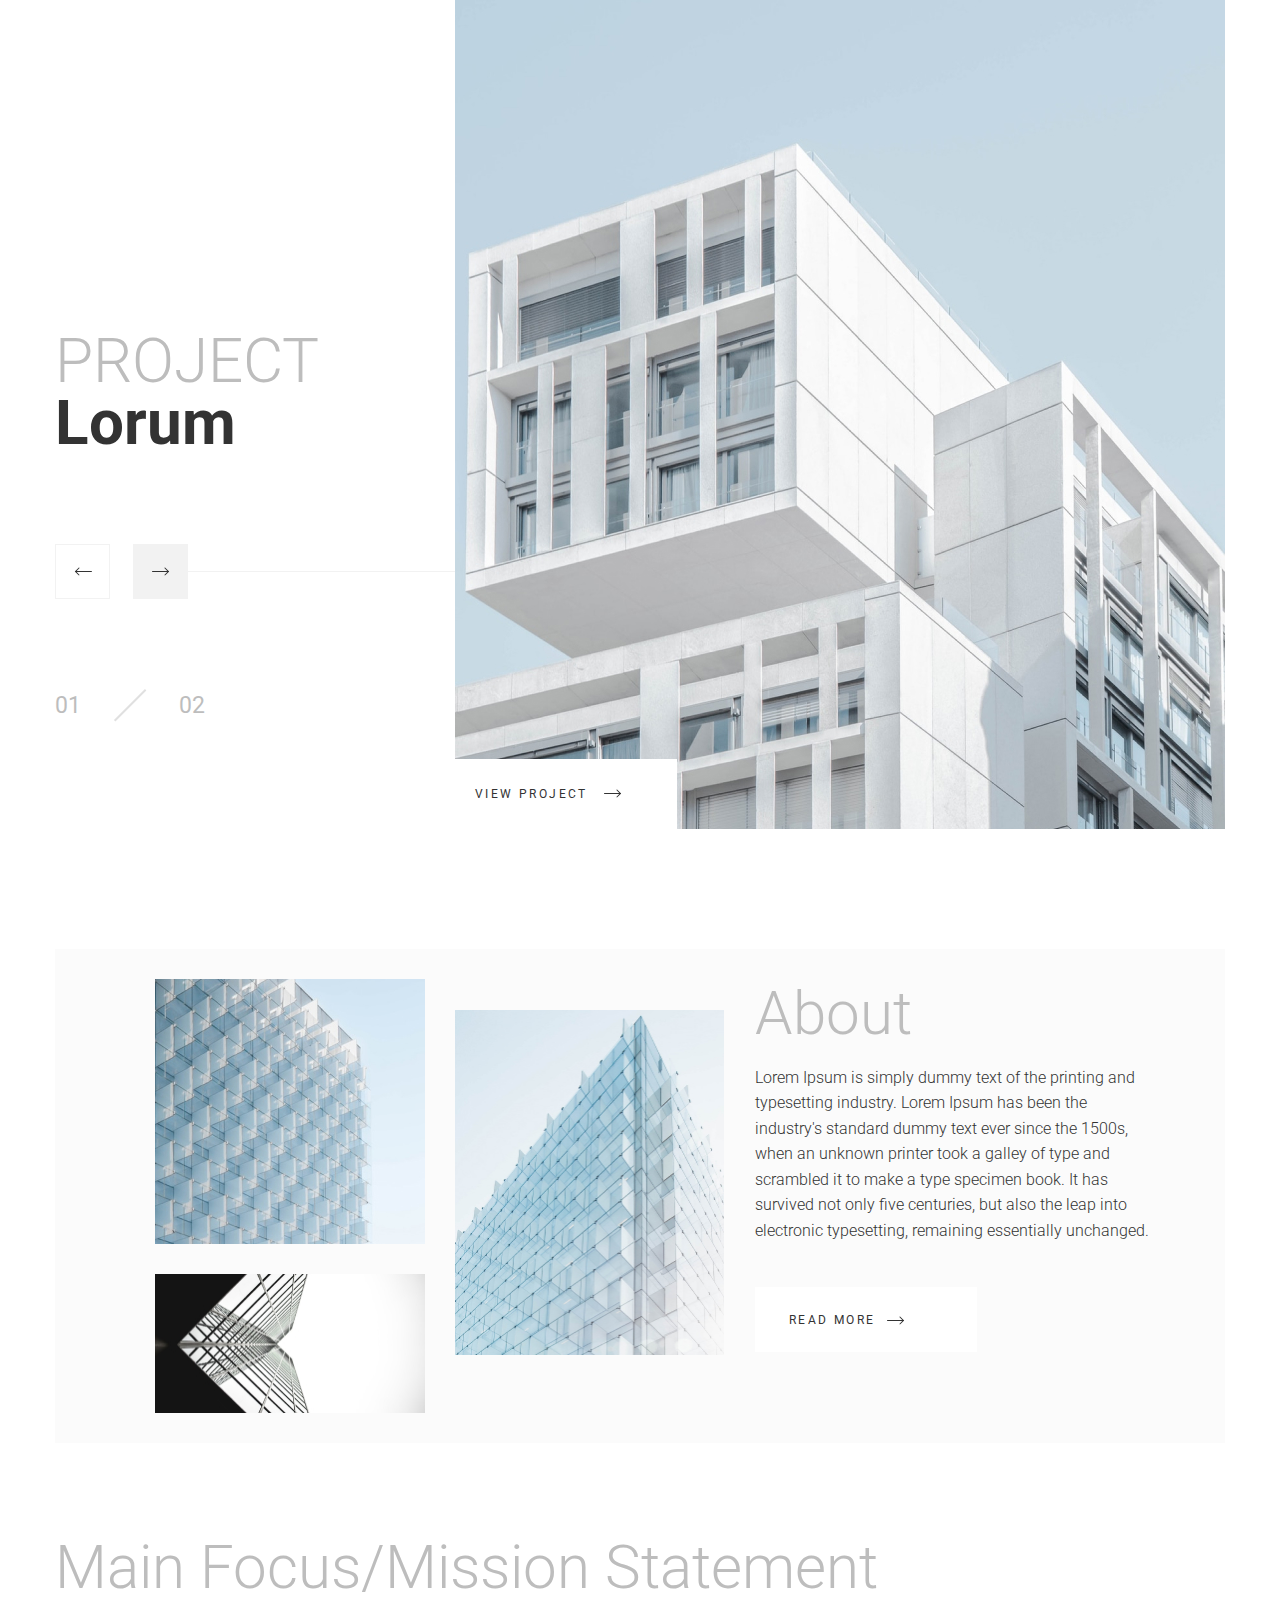
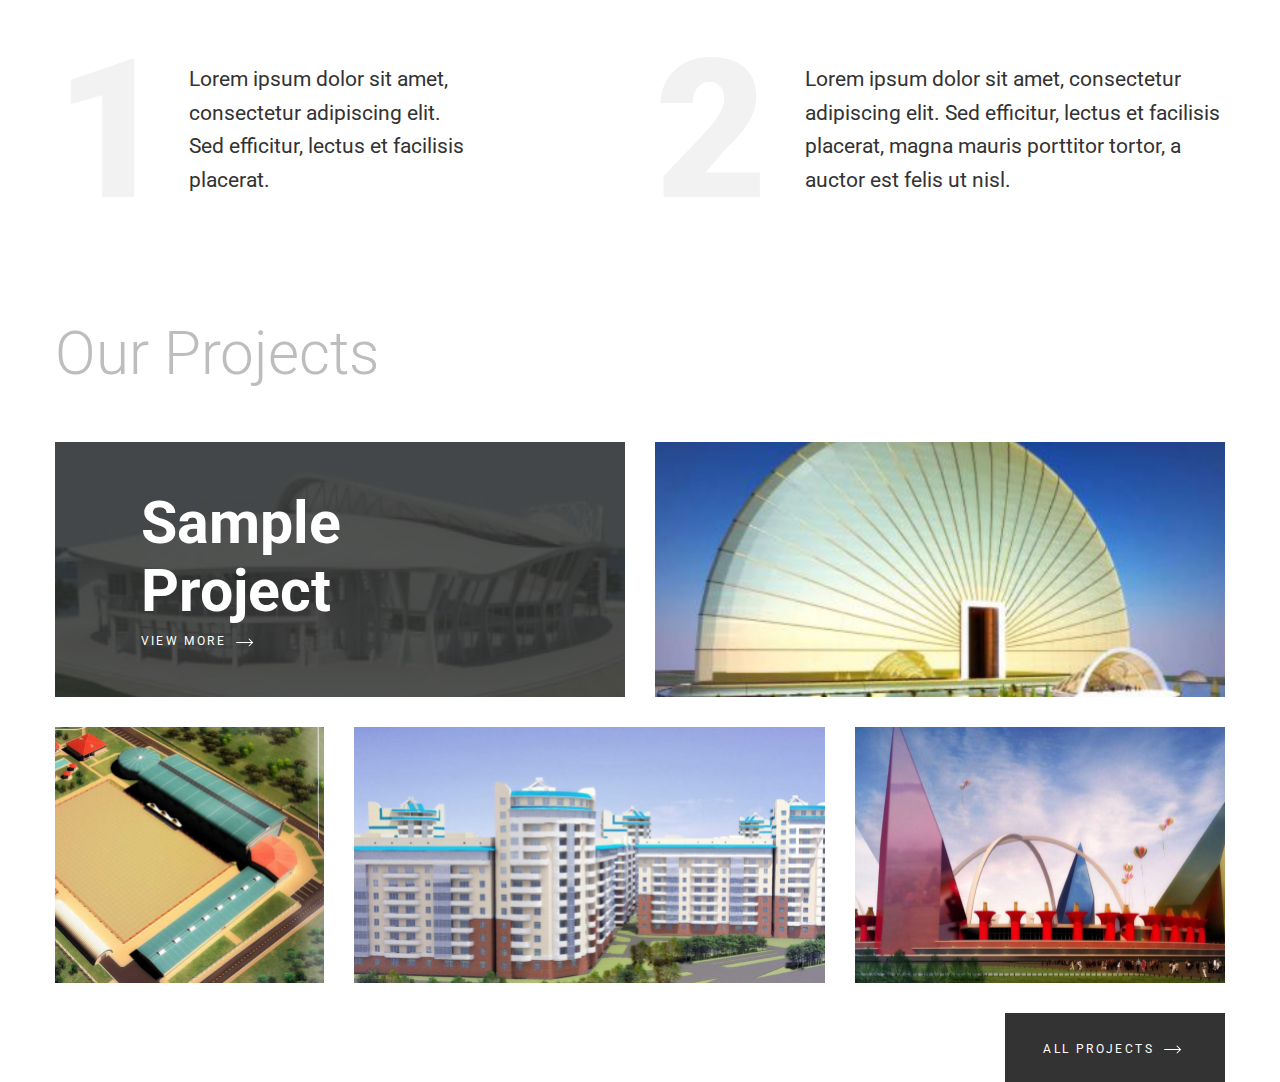
==== landing/index.html @ c7d13487 "Add files via upload" ====
<!DOCTYPE html>
<html lang="en">

<head>
    <meta charset="UTF-8">
    <meta http-equiv="X-UA-Compatible" content="IE=edge">
    <meta name="viewport" content="width=device-width, initial-scale=1.0">
    <title>Document</title>
    <link rel="stylesheet" href="assets/style_index.css">
    <link rel="stylesheet" href="assets/normalize.css">
    <link rel="preconnect" href="https://fonts.googleapis.com">
    <link rel="preconnect" href="https://fonts.gstatic.com" crossorigin>
    <link href="https://fonts.googleapis.com/css2?family=Roboto:wght@300;400;700;900&display=swap" rel="stylesheet">
</head>

<body>
    <main class="main">

        <section class="project-lorum">
            <div class="project-lorum__text-content">
                <h1 class="project-lorum__title title">Project <span class="project-lorum__title--changed">Lorum</span>
                </h1>
                <div class="project-lorum__nav-arrows nav-arrows">
                    <div class="nav-arrows__btns">
                        <div class="nav-arrows__left-bg">
                            <img class="nav-arrows__left-img" src="assets/images/arrow_left.svg" alt="Стрелка влево">
                        </div>
                        <div class="nav-arrows__right-bg">
                            <img class="nav-arrows__right-img" src="assets/images/arrow_right.svg" alt="Стрелка вправо">
                        </div>
                    </div>
                    <hr class="nav-arrows__hr">
                </div>
                <div class="project-lorum__nav-numbers nav-nambers">
                    <div class="nav-nambers__text">01</div>
                    <img class="nav-nambers__img" src="assets/images/line.svg" alt="Разделительная линия">
                    <div class="nav-nambers__text">02</div>
                </div>
            </div>
            <div class="project-lorum__img">
                <img class="project-lorum__img-src" src="assets/images/item01.jpg" alt="Архитектура">
                <a class="project-lorum__btn btn--white" href="">View Project
                    <img class="project-lorum__btn-img" src="assets/images/arrow_right.svg" alt="Стрелка вправо">
                </a>
            </div>
        </section>

        <section class="about">
            <div class="about__gallery">
                <img class="about__gallery-img" src="assets/images/item02.jpg" alt="Архитектура">
                <img class="about__gallery-img" src="assets/images/item03.jpg" alt="Архитектура">
                <img class="about__gallery-img gallery-img--big" src="assets/images/item04.jpg" alt="Архитектура">
            </div>
            <div class="about__content">
                <h2 class="about__title title">About</h2>
                <p class="about__text">Lorem Ipsum is simply dummy text of the printing and typesetting industry. Lorem
                    Ipsum has been the industry's standard dummy text ever since the 1500s, when an unknown printer took
                    a galley of type and scrambled it to make a type specimen book. It has survived not only five
                    centuries, but also the leap into electronic typesetting, remaining essentially unchanged.</p>
                <a class="about__btn btn--white" href="">Read More<img class="about__btn-img"
                        src="assets/images/arrow_right.svg" alt="Стрелка вправо">
                </a>
            </div>
        </section>

        <section class="main-focus">
            <h2 class="main-focus__title title">Main Focus<span class="main-focus__title--hidden">/Mission
                    Statement</span></h2>
            <div class="main-focus__content">
                <div class="main-focus__left-column">
                    <div class="main-focus__number">1</div>
                    <div class="main-focus__text">Lorem ipsum dolor sit amet, consectetur adipiscing elit. Sed
                        efficitur,
                        lectus et facilisis placerat.</div>
                </div>
                <div class="main-focus__right-column">
                    <div class="main-focus__number">2</div>
                    <div class="main-focus__text">Lorem ipsum dolor sit amet, consectetur adipiscing elit. Sed
                        efficitur,
                        lectus et facilisis placerat, magna mauris porttitor tortor, a auctor est felis ut nisl.</div>
                </div>
            </div>
        </section>

        <section class="our-projects">
            <h2 class="our-projects__title title">Our Projects</h2>
            <div class="our-projects__gallery">
                <div class="our-projects__gallery-top-row">
                    <div class="gallery-top-row__content">
                        <img class="gallery-top-row__img gallery-top-row__img--changed gallery-top-row__img--bg"
                            src="assets/images/bg.png" alt="Наши проекты">
                        <img class="gallery-top-row__img gallery-top-row__img--changed" src="assets/images/item05.jpg"
                            alt="Наши проекты">
                        <div class="gallery-top-row__text">
                            <p class="gallery-top-row__title">Sample<br>Project</p>
                            <a class="gallery-top-row__btn" href="">View More<img class="gallery-top-row__btn-img"
                                    src="assets/images/arrow-right.svg" alt="Стрелка вправо">
                            </a>
                        </div>
                    </div>
                    <img class="gallery-top-row__img" src="assets/images/item06.jpg" alt="Наши проекты">
                </div>

                <div class="our-projects__gallery-bottom-row">
                    <img class="gallery-bottom-row__img" src="assets/images/item07.jpg" alt="Наши проекты">
                    <img class="gallery-bottom-row__img" src="assets/images/item08.jpg" alt="Наши проекты">
                    <img class="gallery-bottom-row__img" src="assets/images/item09.jpg" alt="Наши проекты">
                </div>
                <div class="our-projects__footer">
                    <a class="our-projects__btn btn--white" href="">All Projects<img class="our-projects__btn-img"
                            src="assets/images/arrow-right.svg" alt="Стрелка вправо">
                    </a>
                </div>
            </div>
        </section>

    </main>
</body>

</html>
---- landing/assets/style_index.css ----
body {
    font-family: 'Roboto', sans-serif;
    font-weight: 300;
    color: #333;
}

.title {
    margin: 0;
    font-weight: 300;
    color: #bdbdbd;
    font-size: calc(2rem + 32 * (100vw/1440));
}

a {
    text-decoration: none;
    display: inline-block;
    color: #333;
}

.main {
    max-width: 1170px;
    padding: 0 15px;
    margin: 0 auto;
}

.btn--white {
    background-color: #fff;
    border: #fff;
    text-transform: uppercase;
    font-weight: 400;
    font-size: 0.75rem;
    letter-spacing: 0.15rem;
    display: flex;
    align-items: center;
}

/*------------------------------ project-lorum ------------------------------*/

.project-lorum {
    display: grid;
    grid-template-columns: 34.19% 65.81%;
}

.project-lorum__title {
    font-size: calc(3rem + 16 * (100vw/1440));
    text-transform: uppercase;
    margin-top: 330px;
    line-height: 1;
}

.project-lorum__title--changed {
    text-transform: none;
    font-weight: 700;
    color: #333;
}

.nav-arrows__left-bg,
.nav-arrows__right-bg {
    width: 53px;
    height: 53px;
    display: flex;
    justify-content: center;
    align-items: center;
    border: 1px solid #F2F2F2;
    cursor: pointer;
}

.nav-arrows__right-bg {
    background-color: #F2F2F2;
    margin-left: 23px;
}

.nav-arrows__hr {
    border: none;
    height: 1px;
    width: 100%;
    background-color: #F2F2F2;
}

.nav-nambers__text {
    color: #BDBDBD;
    font-weight: 400;
    font-size: calc(1rem + 8 * (100vw/1440));
}

.nav-arrows {
    display: flex;
    align-items: center;
    margin: 90px 0;
}

.nav-arrows__btns {
    display: flex;
}

.nav-nambers {
    display: flex;
    align-items: center;
    margin-bottom: 100px;
}

.nav-nambers__img {
    margin: 0 32px;
}

.project-lorum__btn-img {
    margin-left: 10px;
}

.project-lorum__img-src {
    width: 100%;
    height: 100%;
}

.project-lorum__btn {
    display: inline-block;
    justify-content: start;
    position: relative;
    top: -74px;
    padding: 29px 55px 28px 20px;
}

.project-lorum__img {
    max-height: 829px;
}

@media (max-width: 823px) {

    .project-lorum {
        display: grid;
        grid-template-columns: 1fr;
        grid-template-rows: max-content 70vh;
    }

    .project-lorum__title {
        margin: 0;
        text-align: center;
        grid-area: 1/1/2/3;
        margin-bottom: 15px;
        font-size: 2rem;
    }

    .nav-arrows {
        margin: 0;
        order: 3;
        margin-bottom: 30px;
    }

    .nav-nambers {
        margin: 0;
        order: 2;
        margin-bottom: 10px;
    }

    .nav-nambers__img {
        margin: 0;
    }

    .project-lorum__text-content {
        display: grid;
        grid-template-columns: 50% 50%;
        grid-template-rows: 50% 50%;
    }

}

/*------------------------------ about ------------------------------*/

.about {
    margin-top: 120px;
    margin-bottom: 90px;
    display: grid;
    grid-template-columns: 57% 40%;
    column-gap: 30px;
    padding: 30px 70px 30px 100px;
    background-color: #FBFBFB;
}

.about__gallery {
    display: grid;
    grid-template-columns: 47.3% 47.3%;
    grid-template-rows: 60.9% 32.1%;
    column-gap: 30px;
    row-gap: 30px;
    grid-auto-flow: column;
}

.gallery-img--big {
    grid-area: 1/2/3/3;
    margin-top: 31px;
}

.about__content {
    display: flex;
    flex-direction: column;
    align-items: start;
}

.about__text {
    line-height: 1.6;
}

.about__btn {
    padding: 27px 72px 25px 34px;
    margin-top: 27px;
}

.about__gallery-img {
    width: 100%;
}

.about__btn-img {
    margin-left: 10px;
}

@media (max-width: 1152px) {
    .about__gallery {
        display: none;
    }

    .about {
        margin-top: 60px;
        margin-bottom: 45px;
        padding: 15px;
        display: grid;
        grid-template-columns: 1fr;
    }
}

/*------------------------------ main-focus ------------------------------*/

.main-focus__content {
    margin-top: 60px;
    margin-bottom: 120px;
    display: grid;
    grid-template-columns: 35.3% 48.7%;
    column-gap: 16%;
}

.main-focus__left-column {
    display: grid;
    grid-template-columns: 25.2% 67.5%;
    column-gap: 7.3%;
}

.main-focus__right-column {
    display: grid;
    grid-template-columns: 21% 73.7%;
    column-gap: 5.3%;
}

.main-focus__number {
    margin: 0;
    font-size: calc(9rem + 56 * (100vw/1440));
    font-weight: 900;
    color: #F2F2F2;
    line-height: 0.7;
}

.main-focus__text {
    font-size: calc(0.6rem + 12.4 * (100vw/1440));
    line-height: 1.63;
    font-weight: 400;
}


@media (max-width: 512px) {
    .main-focus__title--hidden {
        display: none;
    }
}

@media (max-width: 1129px) {
    .main-focus__content {
        margin-top: 30px;
        margin-bottom: 60px;
        display: grid;
        grid-template-columns: 1fr;
        grid-template-rows: 30% 60%;
        gap: 30px;
    }

    .main-focus__left-column,
    .main-focus__right-column {
        display: grid;
        grid-template-columns: 10% 1fr;
        gap: 10px;
    }

    .main-focus__number {
        font-size: calc(3.5rem + 32 * (100vw/1440));
        line-height: 0.7;
    }

    .main-focus__text,
    .main-focus__number {
        margin: auto 0;
    }
}

/*------------------------------ our-projects ------------------------------*/

.our-projects__gallery-top-row {
    display: grid;
    grid-template-columns: 1fr 1fr;
    gap: 30px;
}

.gallery-top-row__img,
.gallery-bottom-row__img {
    width: 100%;
    height: 100%;
}

.gallery-top-row__content {
    position: relative;
    display: flex;
}

.gallery-top-row__img--changed {
    position: absolute;
    top: 0;
    left: 0;
}

.gallery-top-row__img--bg {
    z-index: 1;
}

.gallery-top-row__text {
    position: relative;
    margin-top: auto;
    margin-bottom: auto;
    margin-left: 15%;
    z-index: 2;
}

.gallery-top-row__title {
    color: #fff;
    font-weight: 700;
    font-size: calc(1rem + 48 * (100vw/1440));
    margin: 0;
    margin-bottom: 10px;
}

.gallery-top-row__btn {
    color: #fff;
    text-transform: uppercase;
    font-weight: 400;
    font-size: 0.75rem;
    letter-spacing: 0.15rem;
    display: flex;
    align-items: center;
}

.gallery-top-row__btn-img {
    margin-left: 10px;
}

.our-projects__gallery-bottom-row {
    display: grid;
    grid-template-columns: 23% 1fr 31.6%;
    gap: 30px;
    margin-top: 30px;
}

.our-projects__title {
    margin-bottom: 54px;
}

.our-projects__footer {
    display: flex;
    justify-content: flex-end;
}

.our-projects__btn {
    margin-top: 30px;
    padding: 30px 43px 26px 38px;
    background-color: #333;
    color: #fff;
    display: flex;
    align-items: center;
}

.our-projects__btn-img {
    margin-left: 10px;
}

@media (max-width: 411px) {
    .our-projects__gallery-top-row {
        display: grid;
        grid-template-columns: 1fr;
        gap: 30px;
    }

    .our-projects__gallery-bottom-row {
        display: grid;
        grid-template-columns: 1fr;
        gap: 30px;
        margin-top: 30px;
    }
}
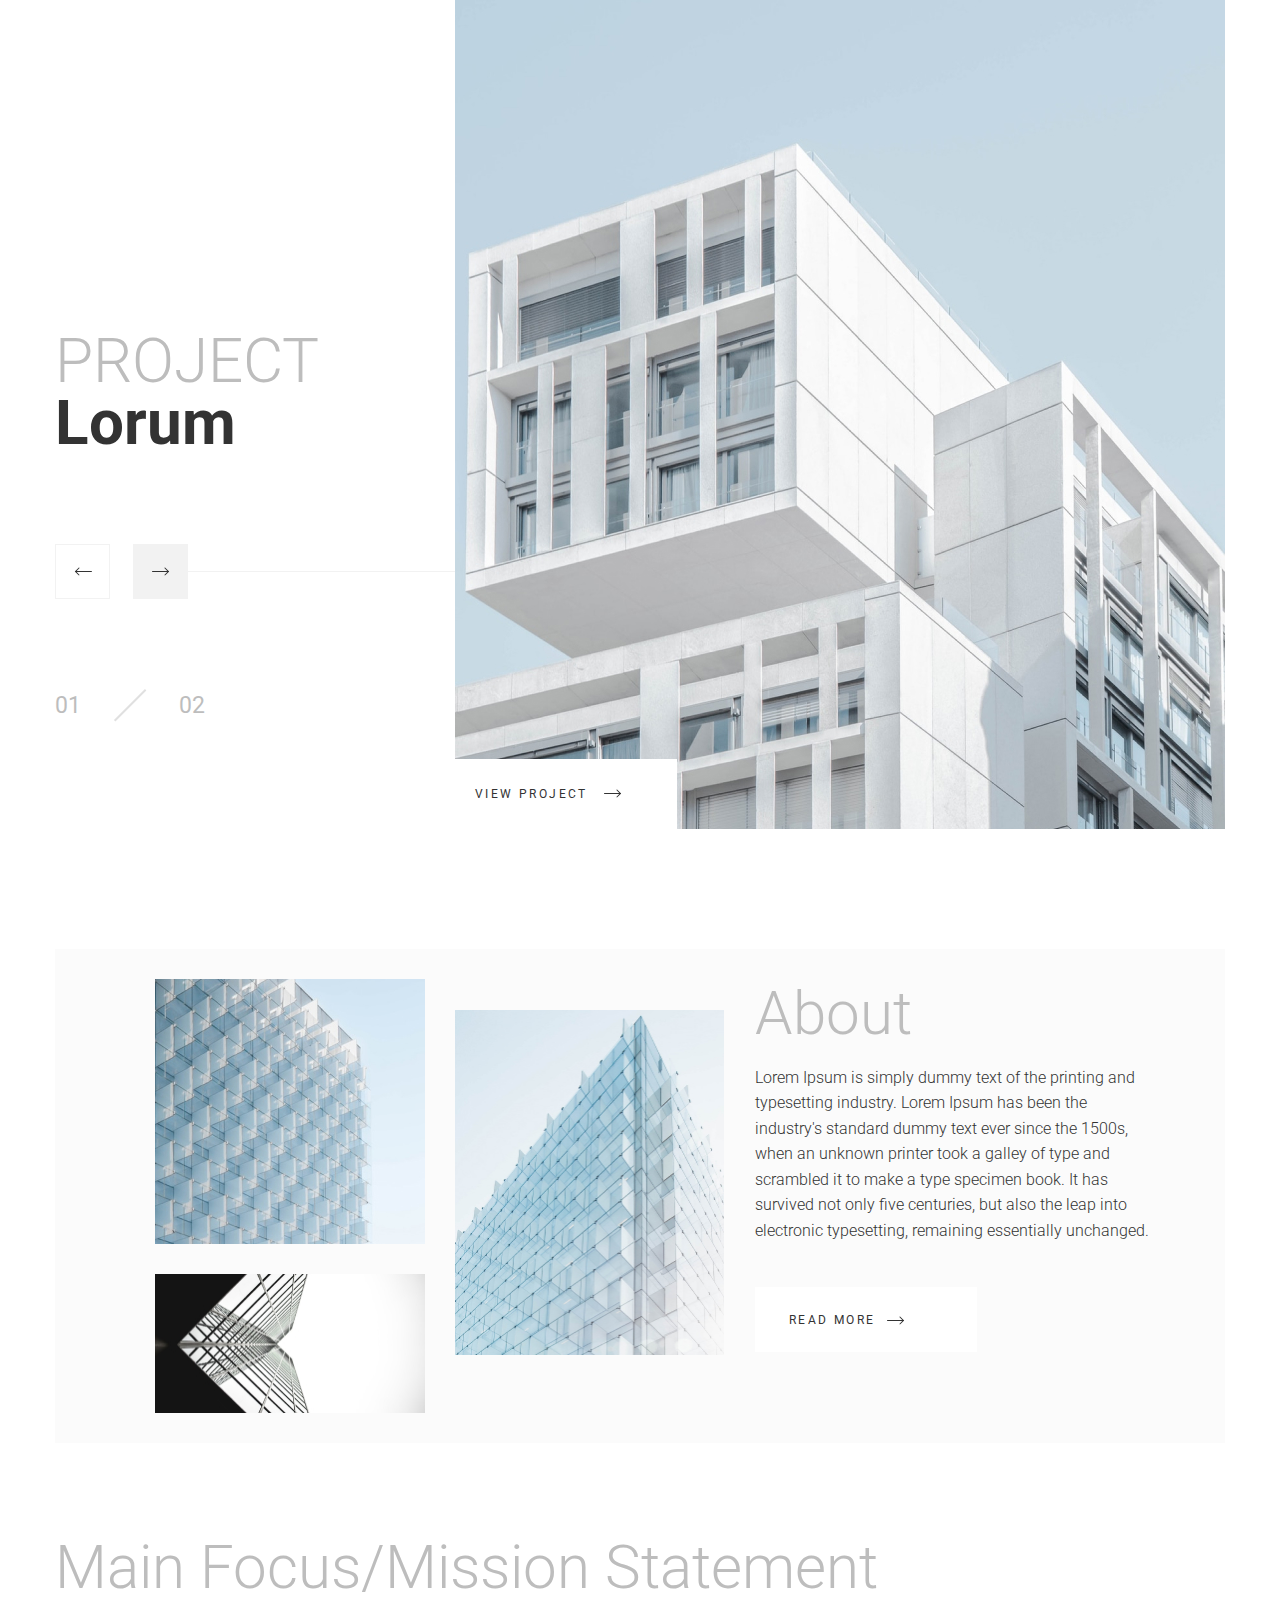
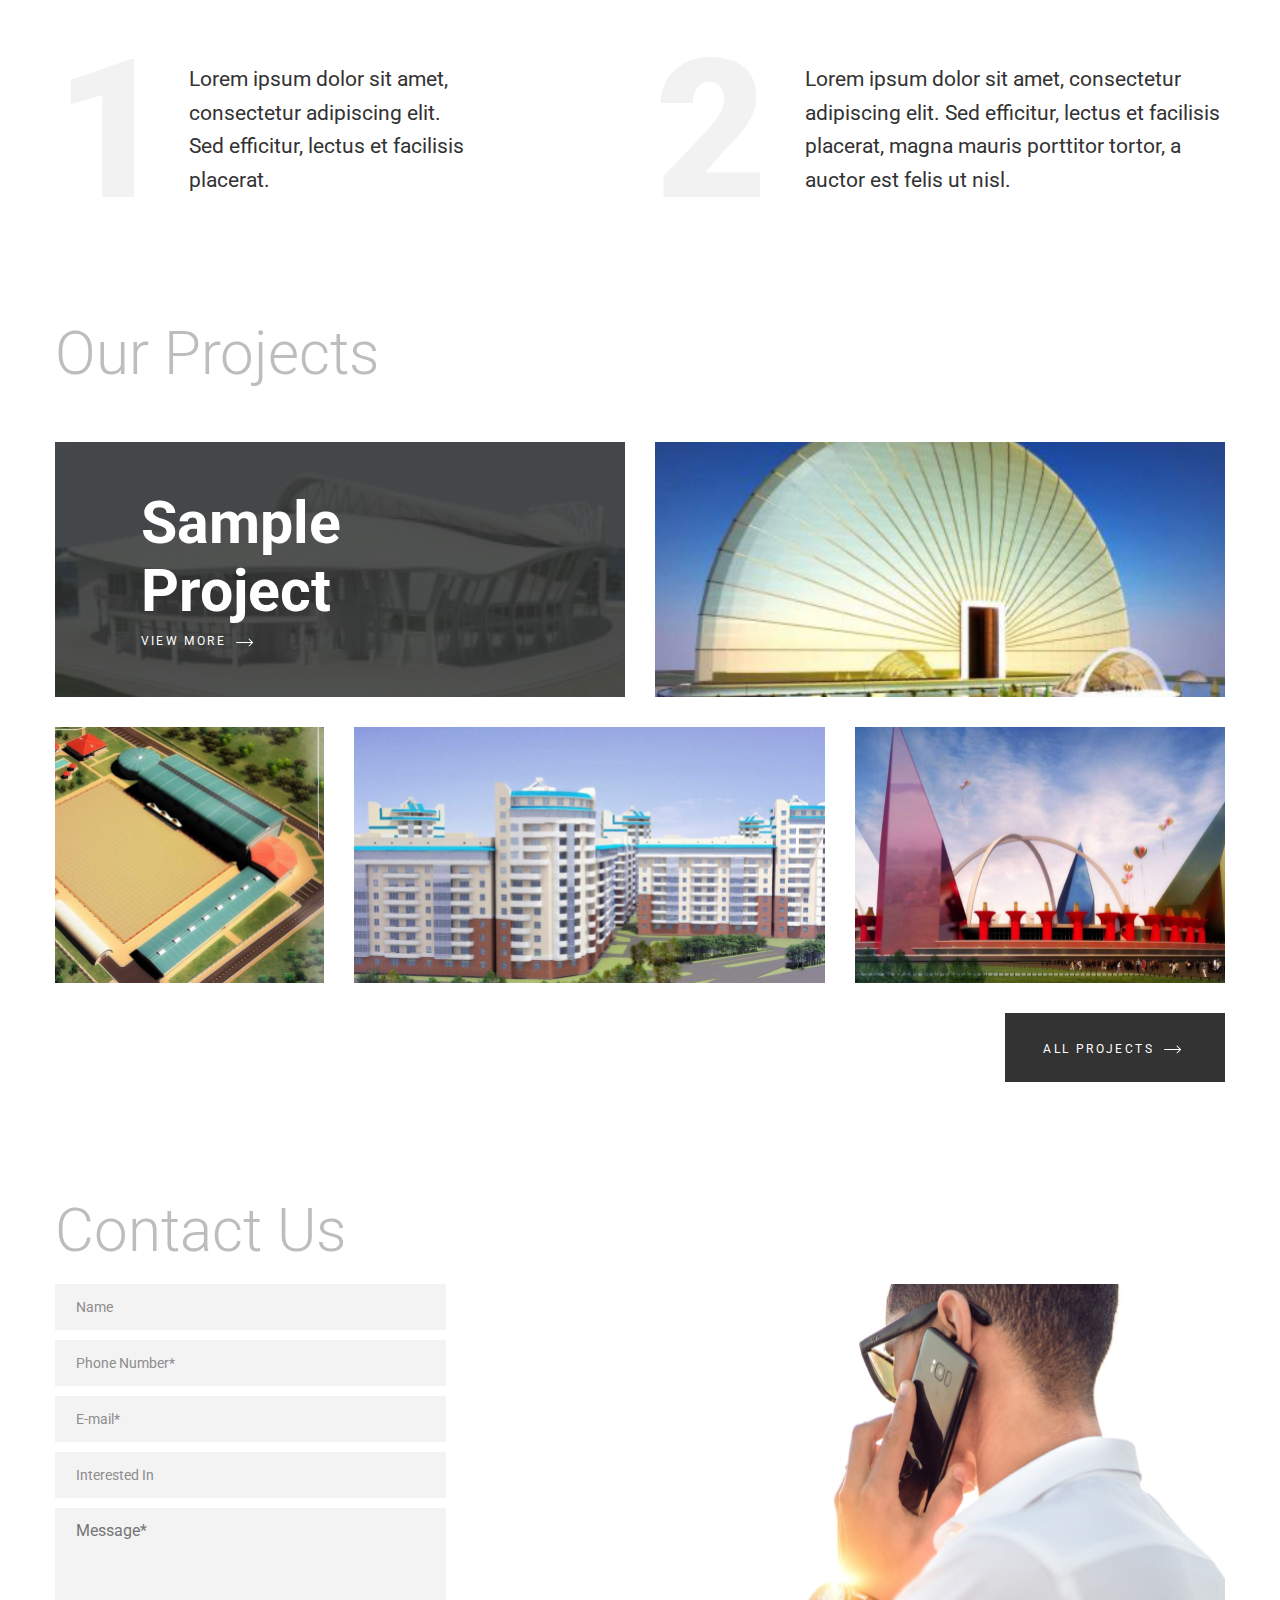
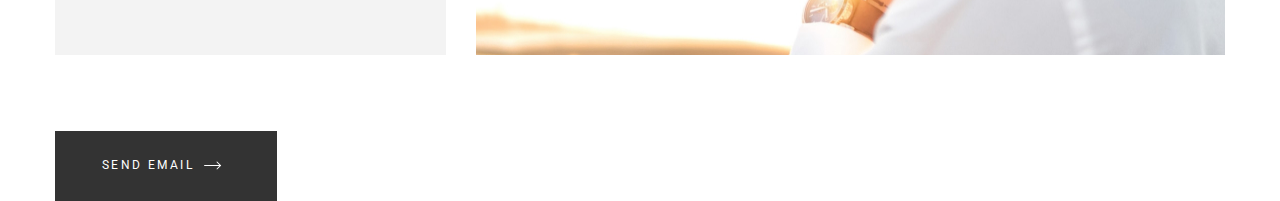
==== commit b97706f7: "все секции (без хэдера и футера) с адаптивностью" ====
--- a/landing/index.html
+++ b/landing/index.html
@@ -100,17 +100,34 @@
                     </div>
                     <img class="gallery-top-row__img" src="assets/images/item06.jpg" alt="Наши проекты">
                 </div>
-
                 <div class="our-projects__gallery-bottom-row">
                     <img class="gallery-bottom-row__img" src="assets/images/item07.jpg" alt="Наши проекты">
                     <img class="gallery-bottom-row__img" src="assets/images/item08.jpg" alt="Наши проекты">
                     <img class="gallery-bottom-row__img" src="assets/images/item09.jpg" alt="Наши проекты">
                 </div>
                 <div class="our-projects__footer">
-                    <a class="our-projects__btn btn--white" href="">All Projects<img class="our-projects__btn-img"
+                    <a class="our-projects__btn btn--black" href="">All Projects<img class="our-projects__btn-img"
                             src="assets/images/arrow-right.svg" alt="Стрелка вправо">
                     </a>
                 </div>
+            </div>
+        </section>
+
+        <section class="contact-us">
+            <h2 class="contact-us__title title">Contact Us</h2>
+            <div class="contact-us__body">
+                <form class="contact-us__form form" action="">
+                    <input class="form__input" type="text" placeholder="Name">
+                    <input class="form__input" type="text" placeholder="Phone Number*">
+                    <input class="form__input" type="text" placeholder="E-mail*">
+                    <input class="form__input" type="text" placeholder="Interested In">
+                    <textarea class="form__textarea" cols="30" rows="10" placeholder="Message*"></textarea>
+                </form>
+                <img class="contact-us__img" src="assets/images/item11.jpg" alt="Звонящий человек">
+            </div>
+            <div class="contact-us__footer">
+                <button class="form__btn btn--black">Send Email<img class="form__btn-img"
+                        src="assets/images/arrow-right.svg" alt="Стрелка вправо"></button>
             </div>
         </section>
 
--- a/landing/assets/style_index.css
+++ b/landing/assets/style_index.css
@@ -23,15 +23,23 @@
     margin: 0 auto;
 }
 
-.btn--white {
-    background-color: #fff;
-    border: #fff;
+.btn--white,
+.btn--black {
     text-transform: uppercase;
     font-weight: 400;
     font-size: 0.75rem;
     letter-spacing: 0.15rem;
     display: flex;
     align-items: center;
+}
+
+.btn--white {
+    background-color: #fff;
+}
+
+.btn--black {
+    background-color: #333;
+    color: #fff;
 }
 
 /*------------------------------ project-lorum ------------------------------*/
@@ -376,16 +384,17 @@
 .our-projects__btn {
     margin-top: 30px;
     padding: 30px 43px 26px 38px;
-    background-color: #333;
-    color: #fff;
-    display: flex;
-    align-items: center;
+
 }
 
 .our-projects__btn-img {
     margin-left: 10px;
 }
 
+.our-projects__footer {
+    margin-bottom: 114px;
+}
+
 @media (max-width: 411px) {
     .our-projects__gallery-top-row {
         display: grid;
@@ -399,4 +408,67 @@
         gap: 30px;
         margin-top: 30px;
     }
+}
+
+/*------------------------------ contact-us ------------------------------*/
+
+.contact-us__title {
+    margin-bottom: 18px;
+}
+
+.contact-us__body {
+    width: 100%;
+    display: grid;
+    grid-template-columns: 33.4% 64%;
+    column-gap: 30px;
+}
+
+.contact-us__form {
+    display: grid;
+    grid-template-rows: repeat(4, 46px) 147px;
+    row-gap: 10px;
+}
+
+.form__input,
+.form__textarea {
+    padding-left: 21px;
+    outline: none;
+    border: none;
+    background-color: #F3F3F3;
+    line-height: 1.17;
+}
+
+.form__textarea {
+    resize: none;
+    padding-top: 14px;
+}
+
+.form__input::placeholder {
+    color: #8D8D8D;
+    font-size: 0.875rem;
+}
+
+.contact-us__img {
+    width: 100%;
+    height: 100%;
+}
+
+.form__btn {
+    cursor: pointer;
+    margin-top: 76px;
+    border: none;
+    padding: 28px 55px 28px 47px;
+}
+
+.form__btn-img {
+    margin-left: 10px;
+}
+
+@media (max-width: 576px) {
+    .contact-us__body {
+        width: 100%;
+        display: grid;
+        grid-template-columns: 1fr;
+        gap: 30px;
+    }
 }